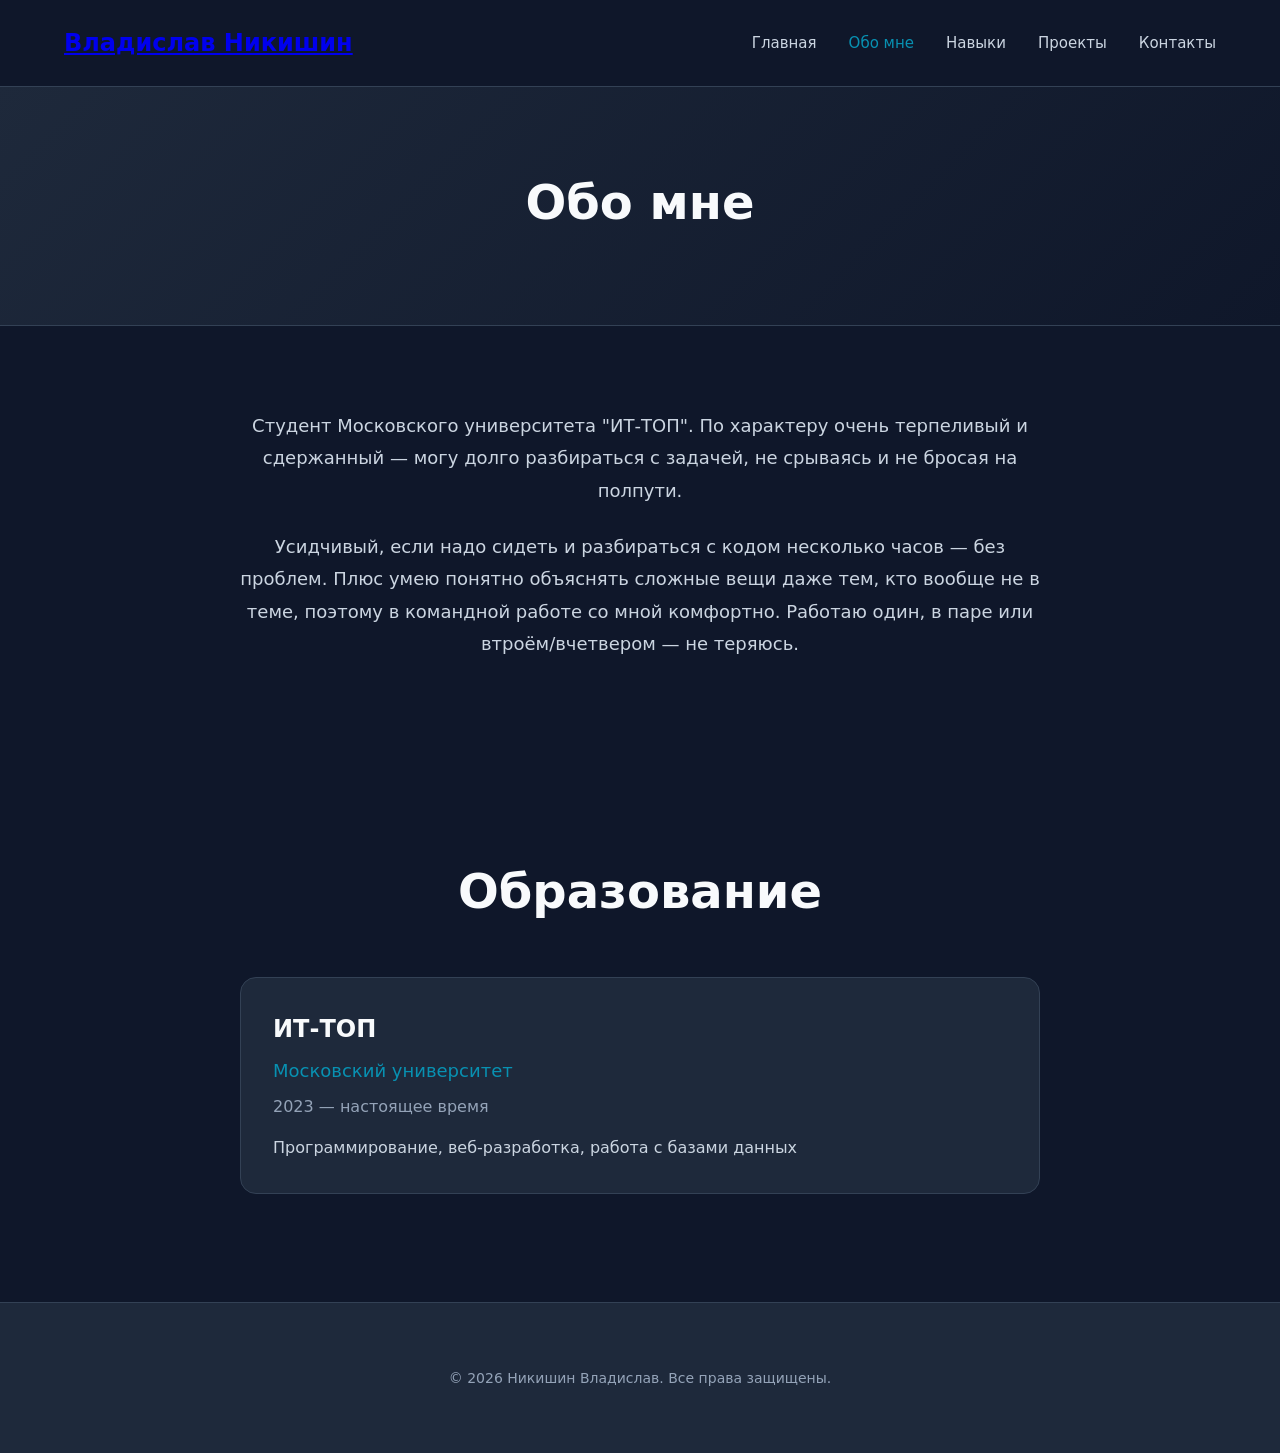
==== about.html @ 2b161406 "Исправление взаимодействия и реструктуризация...))) Карточки теперь нормально открывают ссылки, свай" ====
<!DOCTYPE html>
<html lang="ru">
<head>
    <meta charset="UTF-8">
    <meta name="viewport" content="width=device-width, initial-scale=1.0">
    <link rel="stylesheet" href="style.css">
    <title>Обо мне — Никишин Владислав</title>
</head>
<body>
    <header class="header" id="header">
        <div class="container">
            <nav class="nav">
                <div class="logo"><a href="index.html">Владислав Никишин</a></div>
                <ul class="nav-menu">
                    <li><a href="index.html">Главная</a></li>
                    <li><a href="about.html" class="active">Обо мне</a></li>
                    <li><a href="skills.html">Навыки</a></li>
                    <li><a href="projects.html">Проекты</a></li>
                    <li><a href="contact.html">Контакты</a></li>
                </ul>
            </nav>
        </div>
    </header>

    <main>
        <section class="page-hero">
            <div class="container">
                <h1 class="page-title">Обо мне</h1>
            </div>
        </section>

        <section class="about-page">
            <div class="container">
                <div class="about-content">
                    <p>Студент Московского университета "ИТ-ТОП". По характеру очень терпеливый и сдержанный — могу долго разбираться с задачей, не срываясь и не бросая на полпути.</p>
                    <p>Усидчивый, если надо сидеть и разбираться с кодом несколько часов — без проблем. Плюс умею понятно объяснять сложные вещи даже тем, кто вообще не в теме, поэтому в командной работе со мной комфортно. Работаю один, в паре или втроём/вчетвером — не теряюсь.</p>
                </div>
            </div>
        </section>

        <section class="education">
            <div class="container">
                <h2 class="section-title">Образование</h2>
                <div class="education-content">
                    <div class="education-item">
                        <h3>ИТ-ТОП</h3>
                        <p class="education-school">Московский университет</p>
                        <p class="education-period">2023 — настоящее время</p>
                        <p class="education-desc">Программирование, веб-разработка, работа с базами данных</p>
                    </div>
                </div>
            </div>
        </section>
    </main>

    <footer class="footer">
        <div class="container">
            <p>&copy; 2026 Никишин Владислав. Все права защищены.</p>
        </div>
    </footer>

    <script src="main.js"></script>
</body>
</html>
---- style.css ----
:root{
    --primary-color: #0891b2;
    --primary-dark: #0e7490;
    --primary-light: #06b6d4;
    --secondary-color:#0f172a;
    --text-primary: #f8fafc;
    --text-secondary: #cbd5e1;
    --text-muted: #94a3b8;
    --bg-primary: #0f172a;
    --bg-secondary: #1e293b;
    --bg-card: #1e293b;
    --border-color: #334155;
    --success: #10b981;
    --error: #ef4444;
    --warning: #f59e0b;

    font-family: "Inter", system-ui, -apple-system, BlinkMacSystemFont, 'Segoe UI', Roboto, Oxygen, Ubuntu, Cantarell, 'Open Sans', 'Helvetica Neue', sans-serif;
    line-height: 1.6;
    font-weight: 400;

    font-synthesis: none;
    text-rendering: optimizeLegibility;
    -webkit-font-smoothing: antialiased;
    -moz-osx-font-smoothing: grayscale;
}

*{
    margin: 0;
    padding: 0;
    box-sizing: border-box;
}

html{
    scroll-behavior: smooth;
}

body{
    color: var(--text-primary);
    background-color: var(--bg-primary);
    min-width: 320px;
    overflow-x: hidden;
}

.container{
    max-width: 1200px;
    padding: 24px;
    margin: 0 auto;
}

.header{
    position: fixed;
    top: 0;
    right: 0;
    left: 0;
    z-index: 100;
    background: var(--bg-primary);
    backdrop-filter: blur(15px);
    border-bottom: 1px solid var(--border-color);
}

.nav{
    display: flex;
    justify-content: space-between;
    align-items: center;
}

.logo{
    font-size: 24px;
    font-weight: 700;
    color: var(--primary-color);
}

.nav-menu{
    display: flex;
    list-style: none;
    gap: 32px;
}


.nav-menu a{
    text-decoration: none;
    color: var(--text-secondary);
    font-size: 15px;
    font-weight: 500;
    transition: all 0.3s ease-in-out;
    position: relative;
}

.nav-menu a:hover{
    color: var(--primary-color);
}

.nav-menu a::after{
    content: "";
    width:0;
    height: 2px;
    background-color: var(--primary-color);
    position: absolute;
    bottom: -4px;
    left: 0;
    transition: width 0.35s ease-in-out;
}

.nav-menu a:hover::after{
    width: 100%;
}

.nav-menu a.active{
    color: var(--primary-color);
}

main{
    margin-top: 80px;
}

/* Page hero for multi-page site */
.page-hero{
    background: linear-gradient(135deg, var(--bg-secondary) 0%, var(--bg-primary) 100%);
    padding: 60px 0;
    text-align: center;
    border-bottom: 1px solid var(--border-color);
}

.page-title{
    font-size: clamp(2rem, 4vw, 3rem);
    font-weight: 700;
    color: var(--text-primary);
    margin: 0;
}

.hero-buttons{
    display: flex;
    gap: 16px;
    justify-content: center;
    flex-wrap: wrap;
}

.btn-secondary{
    background: transparent;
    color: var(--primary-color);
    border: 2px solid var(--primary-color);
}

.btn-secondary:hover{
    background: var(--primary-color);
    color: var(--bg-primary);
}

.hero{
    display: flex;
    justify-content: center;
    align-items: center;
    min-height: calc(100vh - 120px);
    position: relative;
    overflow: hidden;
}

.hero::before{
    content: "";
    position: absolute;
    width: 500px;
    height: 500px;
    background: radial-gradient(circle, rgba(8, 145, 178, 0.15) 0%, transparent 70%);
    border-radius: 50%;
    /* top: -250px;
    right: -250px; */
}

.hero-content{
    text-align: center;
    z-index: 1;
    position: relative;
}

.hero-title{
    font-size: clamp(2.5rem, 5vw, 4rem);
    font-weight: 800;
    margin-bottom: 24px;
    background: linear-gradient(135deg, var(--text-primary) 0%, var(--primary-color) 100%);
    background-clip: text;
    -webkit-background-clip: text;
    -webkit-text-fill-color: transparent;
}

.hero-subtitle{
    font-size: clamp(1.1rem, 2vw, 1.4rem);
    color: var(--text-secondary);
    margin-bottom: 40px;
    max-width: 600px;
    margin-right: auto;
    margin-left: auto;
    line-height: 1.6;
}

.btn{
    display: inline-block;
    text-decoration: none;
    padding: 14px 32px;
    border-radius: 50px;
    border:none;
    cursor: pointer;
    transition: all 0.3s ease-in;
    font-size: 16px;
    text-transform: uppercase;
    font-weight: 600;
}

.btn-primary{
    background: var(--primary-dark);
    color: #121212;
}
.btn-primary:hover{
    background: var(--primary-color);
    color: #343434;
}

.section-title{
    font-size: clamp(2rem, 4vw, 3rem);
    font-weight: 700;
    margin-bottom: 48px;
    text-align: center;
    color: var(--text-primary);
}

.about{
    background: var(--bg-secondary);
    padding-top: 40px;
    padding-bottom: 100px;
}

.about-page {
    padding: 60px 0;
}

.about-content p{
    font-size: 18px;
    color: var(--text-secondary);
    line-height: 1.8;
    margin-bottom: 24px;
}

.about-content{
    max-width: 800px;
    margin: 0 auto;
    text-align: center;
}

/* Education section */
.education{
    background: var(--bg-primary);
    padding: 60px 0;
}

.education-content{
    max-width: 800px;
    margin: 0 auto;
}

.education-item{
    background: var(--bg-card);
    padding: 32px;
    border-radius: 16px;
    border: 1px solid var(--border-color);
    margin-bottom: 24px;
}

.education-item h3{
    font-size: 24px;
    font-weight: 600;
    color: var(--text-primary);
    margin-bottom: 8px;
}

.education-school{
    font-size: 18px;
    color: var(--primary-color);
    margin-bottom: 8px;
}

.education-period{
    font-size: 16px;
    color: var(--text-muted);
    margin-bottom: 16px;
}

.education-desc{
    font-size: 16px;
    color: var(--text-secondary);
    line-height: 1.6;
}

/* skills block */

.skills{
    padding: 50px 0;
}

.skills-page {
    padding: 60px 0;
}

.skills-grid{
    display: grid;
    grid-template-columns: repeat(2, minmax(250px, 1fr));
    gap: 24px;
}

.skills-card{
    background: var(--bg-card);
    padding: 32px;
    border-radius: 16px;
    text-align: center;
    transition: all 0.3s ease-in-out;
    border: 1px solid var(--border-color);
}

.skills-card:hover{
    border-color: var(--primary-color);
    box-shadow: 0 8px 24px rgba(8, 145, 178, 0.15);
    transform: translateY(-8px);
}

.skill-icon{
    font-size: 40px;
    margin-bottom: 16px;
}

.skills-card h3{
    font-size: 20px;
    font-weight: 600;
    margin-bottom: 20px;
    color:var(--text-primary);
}

.skill-tags{
    display: flex;
    justify-content: center;
    gap: 8px;
    flex-wrap: wrap;
}


/* Contacts block */
.contact{
    padding: 50px 0;
}

.contact-page {
    padding: 60px 0;
}

.contact-content{
    margin: 0 auto;
    max-width: 600px;
    text-align: center;
}

.contact-content p {
    font-size: 18px;
    margin-bottom: 40px;
    color: var(--text-secondary);
}

.contact-links{
    display: flex;
    flex-direction: column;
    align-items: center;
    gap: 16px;
}

.contact-link{
    display: inline-flex;
    align-items: center;
    gap: 12px;
    background: var(--bg-card);
    color: var(--text-primary);
    text-decoration: none;
    font-weight: 500;
    padding: 16px 32px;
    border-radius: 10px;
    border: 1px solid var(--border-color);
    justify-content: center;
    min-width: 280px;
    transition: all 0.3s ease;
}

.contact-link:hover{
    background: var(--primary-color);
    border-color: var(--primary-light);
    box-shadow: 0 4px 12px rgba(8, 145, 178, 0.3);
    transform: translateY(-2px);
}

.copy-hint{
    font-size: 12px;
    color: var(--text-muted);
    margin-left: 8px;
    opacity: 0.7;
}

.contact-link:hover .copy-hint{
    color: var(--text-primary);
    opacity: 1;
}


/* Затемнение фона */
.backdrop-overlay{
    position: fixed;
    top: 0;
    left: 0;
    width: 100%;
    height: 100%;
    background: rgba(0, 0, 0, 0.7);
    backdrop-filter: blur(4px);
    z-index: 9999;
    opacity: 0;
    visibility: hidden;
    transition: all 0.3s ease;
}

.backdrop-overlay.show{
    opacity: 1;
    visibility: visible;
}

/* Кастомное уведомление */
.custom-notification{
    position: fixed;
    top: 50%;
    left: 50%;
    transform: translate(-50%, -50%) scale(0.8);
    background: var(--bg-secondary);
    color: var(--text-primary);
    padding: 32px 48px;
    border-radius: 16px;
    border: 2px solid var(--primary-color);
    font-size: 18px;
    line-height: 1.6;
    text-align: center;
    z-index: 10000;
    opacity: 0;
    transition: all 0.3s ease;
    pointer-events: none;
    max-width: 90%;
    white-space: pre-line;
}

.custom-notification.show{
    opacity: 1;
    transform: translate(-50%, -50%) scale(1);
}

/* projects text block */
.projects-text{
    max-width: 700px;
    margin: 0 auto;
    text-align: center;
    margin-bottom: 40px;
}

.projects-page {
    padding: 60px 0;
}

.projects-text p{
    font-size: 17px;
    color: var(--text-secondary);
    line-height: 1.7;
    margin-bottom: 20px;
}

/* Projects Carousel */
.projects-carousel {
    max-width: 960px;
    margin: 0 auto;
    position: relative;
    padding: 36px 56px;
    display: flex;
    align-items: center;
    gap: 12px;
}

.carousel-container {
    overflow: hidden;
    border-radius: 16px;
    flex: 1;
    padding: 60px 8px;
    margin: -60px 0;
    cursor: grab;
    touch-action: pan-y;
}

.carousel-container.is-dragging {
    cursor: grabbing;
    user-select: none;
}

.carousel-container.is-dragging .project-card {
    pointer-events: none;
}

.carousel-track {
    display: flex;
    gap: 24px;
    transition: transform 0.5s ease-in-out;
}

.carousel-btn {
    flex-shrink: 0;
    width: 44px;
    height: 44px;
    border-radius: 50%;
    border: 1px solid var(--border-color);
    background: var(--bg-card);
    color: var(--text-primary);
    display: flex;
    align-items: center;
    justify-content: center;
    cursor: pointer;
    transition: all 0.3s ease;
}

.carousel-btn:hover {
    border-color: var(--primary-color);
    background: var(--primary-dark);
    color: var(--text-primary);
    box-shadow: 0 4px 16px rgba(8, 145, 178, 0.25);
}

.carousel-btn:active {
    transform: scale(0.95);
}

.project-card {
    min-width: calc(33.333% - 16px);
    max-width: calc(33.333% - 16px);
    background: var(--bg-card);
    border: 1px solid var(--border-color);
    border-radius: 16px;
    padding: 16px 20px;
    text-align: center;
    transition: border-color 0.3s ease, box-shadow 0.3s ease, transform 0.3s ease;
    flex-shrink: 0;
    position: relative;
    z-index: 1;
    cursor: pointer;
    outline: none;
    text-decoration: none;
    color: inherit;
    display: block;
}

.project-card:hover,
.project-card:focus-visible {
    border-color: var(--primary-color);
    box-shadow: 0 8px 32px rgba(8, 145, 178, 0.3);
    transform: translateY(-8px) scale(1.02);
    z-index: 10;
}


.project-icon {
    font-size: 36px;
    margin-bottom: 12px;
}

.project-title {
    font-size: 18px;
    font-weight: 600;
    margin-bottom: 10px;
    color: var(--text-primary);
}

.project-desc {
    font-size: 13px;
    color: var(--text-secondary);
    line-height: 1.5;
    margin-bottom: 12px;
}

.project-actions {
    display: flex;
    justify-content: center;
    gap: 16px;
    flex-wrap: wrap;
}

.project-link {
    display: inline-block;
    color: var(--primary-color);
    text-decoration: none;
    font-size: 14px;
    font-weight: 500;
    transition: all 0.3s ease;
}

.project-link--external:hover {
    color: var(--primary-light);
}

.project-stack {
    font-size: 12px;
    color: var(--text-muted);
    margin-bottom: 0;
}

.project-stack span {
    color: var(--text-secondary);
    font-weight: 600;
}

.project-badge {
    display: inline-block;
    font-size: 11px;
    font-weight: 500;
    color: var(--text-muted);
    vertical-align: middle;
}



.projects-text .btn{
    margin-top: 30px;
}


/* FOOTER */

.footer{
    padding: 40px 0;
    background: var(--bg-secondary);
    border-top: 1px solid var(--border-color);
    text-align: center;
}

.footer p{
    font-size: 14px;
    color: var(--text-muted);
}
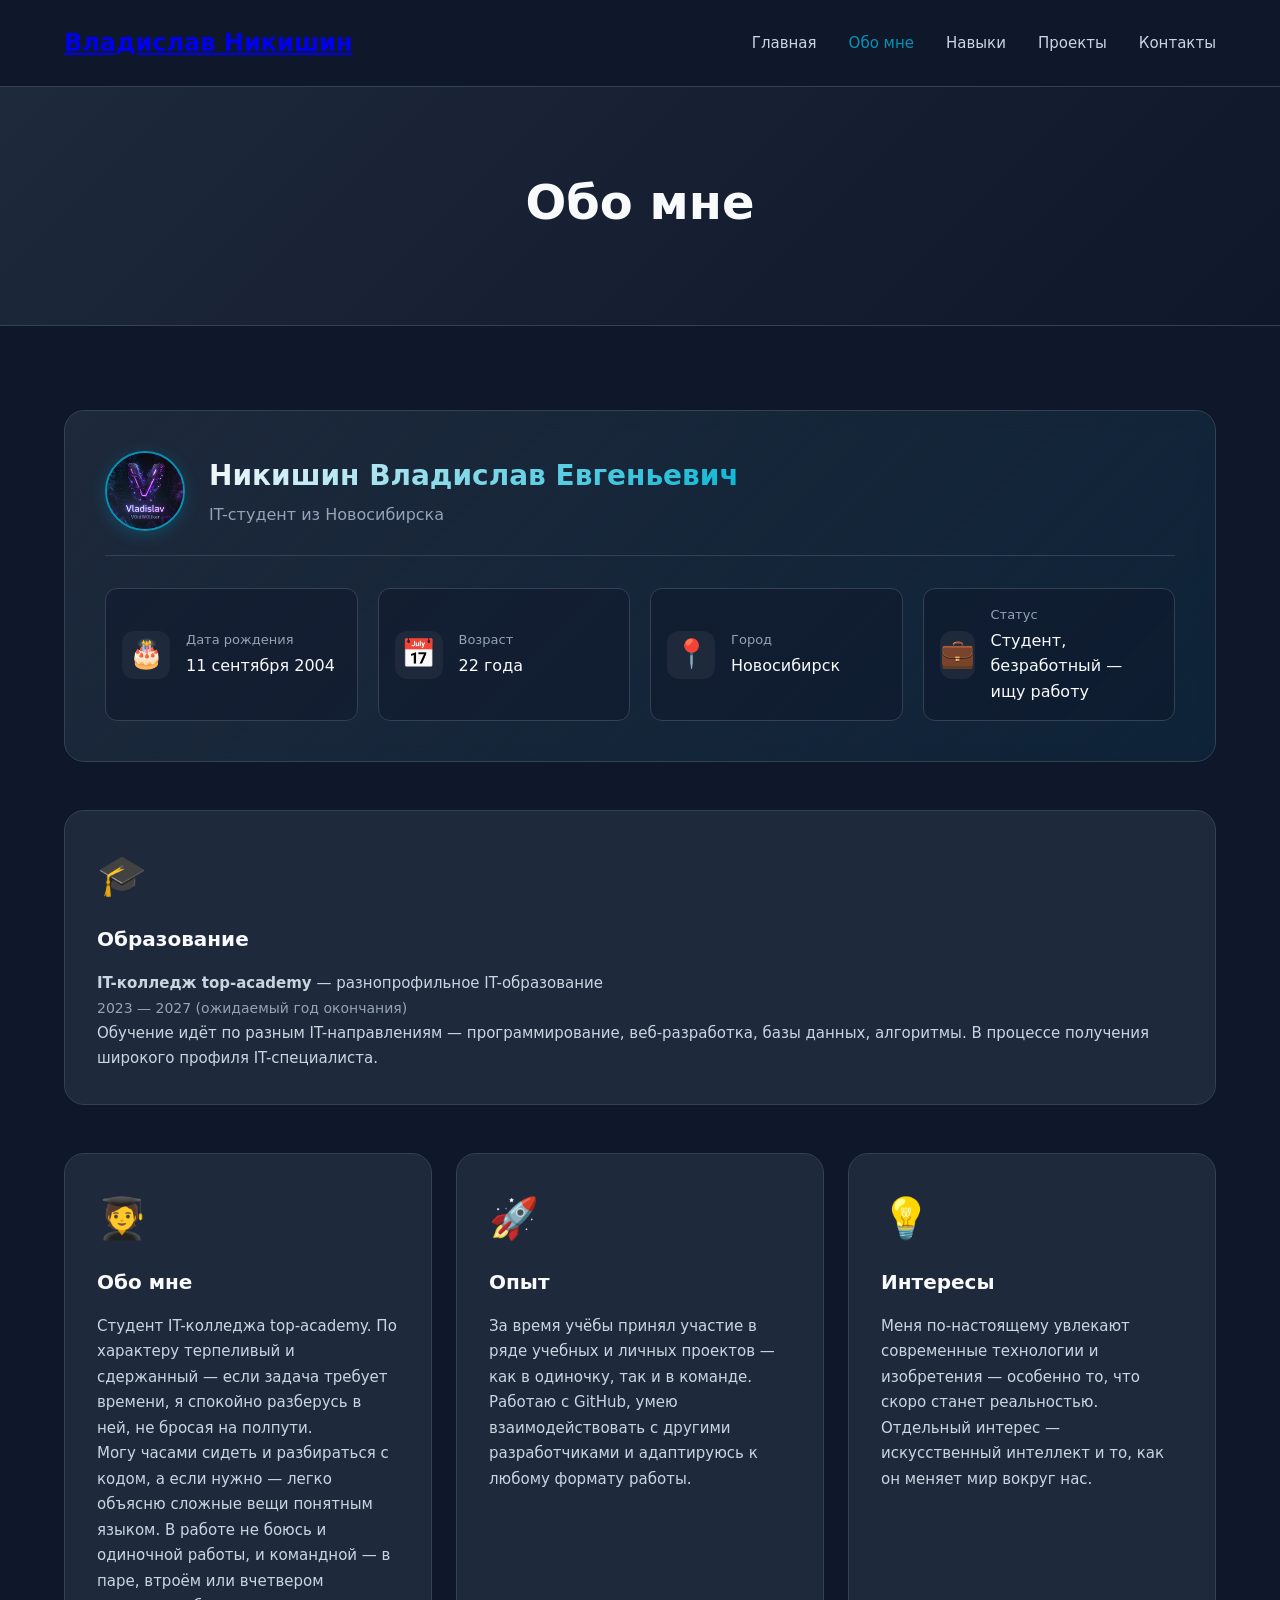
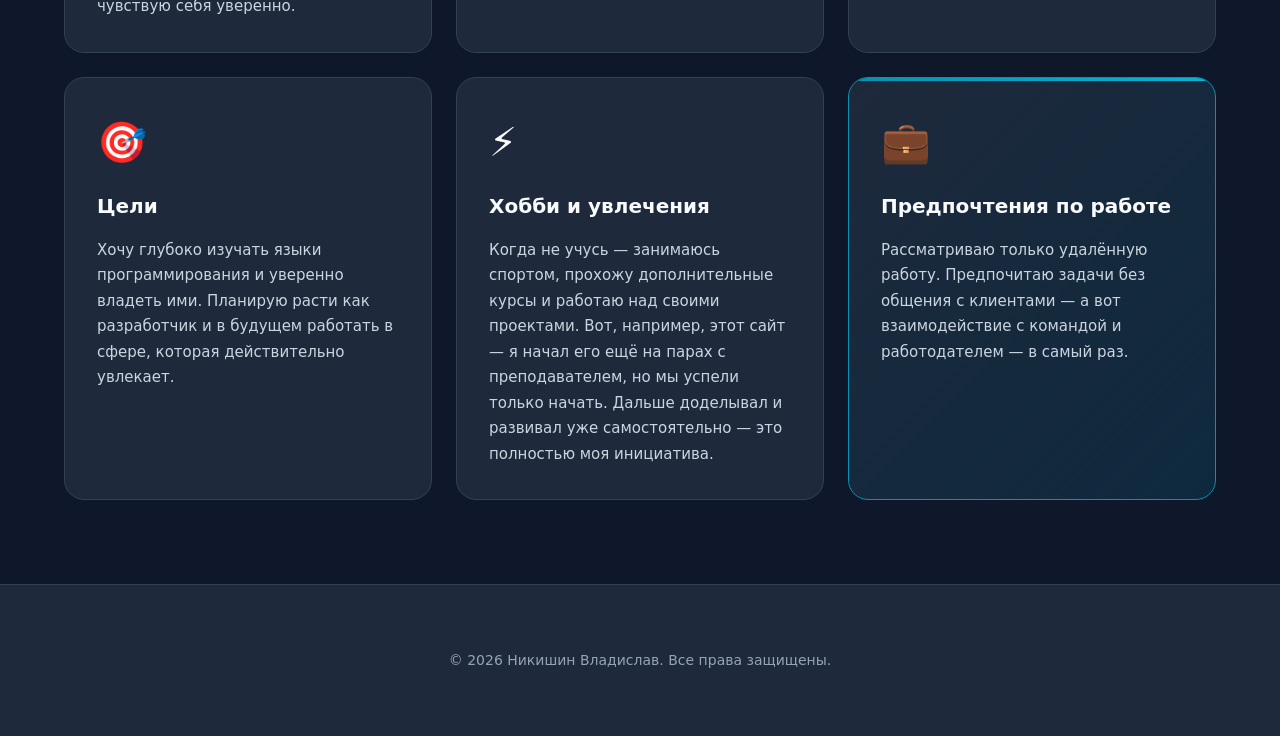
==== commit 1f8eae3f: "Обновление блока "Обо мне" Переделал карточку "Обо мне" в сетку из 6 карточек в едином стиле. Добави" ====
--- a/about.html
+++ b/about.html
@@ -31,22 +31,98 @@
 
         <section class="about-page">
             <div class="container">
-                <div class="about-content">
-                    <p>Студент Московского университета "ИТ-ТОП". По характеру очень терпеливый и сдержанный — могу долго разбираться с задачей, не срываясь и не бросая на полпути.</p>
-                    <p>Усидчивый, если надо сидеть и разбираться с кодом несколько часов — без проблем. Плюс умею понятно объяснять сложные вещи даже тем, кто вообще не в теме, поэтому в командной работе со мной комфортно. Работаю один, в паре или втроём/вчетвером — не теряюсь.</p>
+                <!-- Личная информация -->
+                <div class="profile-card">
+                    <div class="profile-header">
+                        <img src="images/avatar.jpg" alt="Никишин Владислав" class="profile-avatar-img">
+                        <div class="profile-info">
+                            <h2>Никишин Владислав Евгеньевич</h2>
+                            <p class="profile-tagline">IT-студент из Новосибирска</p>
+                        </div>
+                    </div>
+                    <div class="profile-details">
+                        <div class="detail-item">
+                            <span class="detail-icon">🎂</span>
+                            <div>
+                                <span class="detail-label">Дата рождения</span>
+                                <span class="detail-value">11 сентября 2004</span>
+                            </div>
+                        </div>
+                        <div class="detail-item">
+                            <span class="detail-icon">📅</span>
+                            <div>
+                                <span class="detail-label">Возраст</span>
+                                <span class="detail-value" id="age-display">Загрузка...</span>
+                            </div>
+                        </div>
+                        <div class="detail-item">
+                            <span class="detail-icon">📍</span>
+                            <div>
+                                <span class="detail-label">Город</span>
+                                <span class="detail-value">Новосибирск</span>
+                            </div>
+                        </div>
+                        <div class="detail-item">
+                            <span class="detail-icon">💼</span>
+                            <div>
+                                <span class="detail-label">Статус</span>
+                                <span class="detail-value" id="status-display">Загрузка...</span>
+                            </div>
+                        </div>
+                    </div>
                 </div>
-            </div>
-        </section>
 
-        <section class="education">
-            <div class="container">
-                <h2 class="section-title">Образование</h2>
-                <div class="education-content">
-                    <div class="education-item">
-                        <h3>ИТ-ТОП</h3>
-                        <p class="education-school">Московский университет</p>
-                        <p class="education-period">2023 — настоящее время</p>
-                        <p class="education-desc">Программирование, веб-разработка, работа с базами данных</p>
+                <!-- Образование -->
+                <div class="info-card" style="margin-top: 24px;">
+                    <div class="info-icon">🎓</div>
+                    <h3>Образование</h3>
+                    <p><strong>IT-колледж top-academy</strong> — разнопрофильное IT-образование</p>
+                    <p style="color: var(--text-muted); font-size: 14px;">2023 — 2027 (ожидаемый год окончания)</p>
+                    <p>Обучение идёт по разным IT-направлениям — программирование, веб-разработка, базы данных, алгоритмы. В процессе получения широкого профиля IT-специалиста.</p>
+                </div>
+
+                <div class="info-grid">
+                    <!-- Обо мне -->
+                    <div class="info-card">
+                        <div class="info-icon">🧑‍🎓</div>
+                        <h3>Обо мне</h3>
+                        <p>Студент IT-колледжа top-academy. По характеру терпеливый и сдержанный — если задача требует времени, я спокойно разберусь в ней, не бросая на полпути.</p>
+                        <p>Могу часами сидеть и разбираться с кодом, а если нужно — легко объясню сложные вещи понятным языком. В работе не боюсь и одиночной работы, и командной — в паре, втроём или вчетвером чувствую себя уверенно.</p>
+                    </div>
+
+                    <!-- Опыт -->
+                    <div class="info-card">
+                        <div class="info-icon">🚀</div>
+                        <h3>Опыт</h3>
+                        <p>За время учёбы принял участие в ряде учебных и личных проектов — как в одиночку, так и в команде. Работаю с GitHub, умею взаимодействовать с другими разработчиками и адаптируюсь к любому формату работы.</p>
+                    </div>
+
+                    <!-- Интересы -->
+                    <div class="info-card">
+                        <div class="info-icon">💡</div>
+                        <h3>Интересы</h3>
+                        <p>Меня по-настоящему увлекают современные технологии и изобретения — особенно то, что скоро станет реальностью. Отдельный интерес — искусственный интеллект и то, как он меняет мир вокруг нас.</p>
+                    </div>
+
+                    <!-- Цели -->
+                    <div class="info-card">
+                        <div class="info-icon">🎯</div>
+                        <h3>Цели</h3>
+                        <p>Хочу глубоко изучать языки программирования и уверенно владеть ими. Планирую расти как разработчик и в будущем работать в сфере, которая действительно увлекает.</p>
+                    </div>
+
+                    <!-- Хобби -->
+                    <div class="info-card">
+                        <div class="info-icon">⚡</div>
+                        <h3>Хобби и увлечения</h3>
+                        <p>Когда не учусь — занимаюсь спортом, прохожу дополнительные курсы и работаю над своими проектами. Вот, например, этот сайт — я начал его ещё на парах с преподавателем, но мы успели только начать. Дальше доделывал и развивал уже самостоятельно — это полностью моя инициатива.</p>
+                    </div>
+
+                    <!-- Предпочтения по работе -->
+                    <div class="info-card info-card--highlight">
+                        <div class="info-icon">💼</div>
+                        <h3>Предпочтения по работе</h3>
+                        <p>Рассматриваю только удалённую работу. Предпочитаю задачи без общения с клиентами — а вот взаимодействие с командой и работодателем — в самый раз.</p>
                     </div>
                 </div>
             </div>
--- a/style.css
+++ b/style.css
@@ -172,6 +172,39 @@
     position: relative;
 }
 
+/* Фоновая аватарка */
+.hero-bg-avatar {
+    position: absolute;
+    top: 65%;
+    left: 50%;
+    transform: translate(-50%, -50%);
+    width: 1000px;
+    height: 1000px;
+    background: url('images/glav-avatar.jpg') center center / cover no-repeat;
+    opacity: 0.10;
+    z-index: 0;
+    filter: blur(1px);
+    pointer-events: none;
+}
+
+.hero-avatar {
+    margin-bottom: 32px;
+}
+
+.hero-avatar img {
+    width: 140px;
+    height: 140px;
+    border-radius: 50%;
+    object-fit: cover;
+    box-shadow: 0 8px 32px rgba(8, 145, 178, 0.2);
+    transition: all 0.3s ease;
+}
+
+.hero-avatar img:hover {
+    transform: scale(1.05);
+    box-shadow: 0 12px 40px rgba(8, 145, 178, 0.35);
+}
+
 .hero-title{
     font-size: clamp(2.5rem, 5vw, 4rem);
     font-weight: 800;
@@ -637,4 +670,219 @@
 .footer p{
     font-size: 14px;
     color: var(--text-muted);
+}
+
+/* ===== Новые стили для страницы "Обо мне" ===== */
+
+.profile-card {
+    background: linear-gradient(135deg, var(--bg-card) 0%, rgba(8, 145, 178, 0.1) 100%);
+    border: 1px solid var(--border-color);
+    border-radius: 20px;
+    padding: 40px;
+    margin-bottom: 48px;
+    backdrop-filter: blur(10px);
+}
+
+.profile-header {
+    display: flex;
+    align-items: center;
+    gap: 24px;
+    margin-bottom: 32px;
+    padding-bottom: 24px;
+    border-bottom: 1px solid var(--border-color);
+}
+
+.profile-avatar-img {
+    font-size: 56px;
+    width: 80px;
+    height: 80px;
+    object-fit: cover;
+    border-radius: 50%;
+    flex-shrink: 0;
+    border: 2px solid var(--primary-color);
+    box-shadow: 0 4px 16px rgba(8, 145, 178, 0.3);
+}
+
+.profile-info h2 {
+    font-size: 28px;
+    font-weight: 700;
+    margin-bottom: 4px;
+    background: linear-gradient(135deg, var(--text-primary), var(--primary-light));
+    -webkit-background-clip: text;
+    -webkit-text-fill-color: transparent;
+    background-clip: text;
+}
+
+.profile-tagline {
+    color: var(--text-muted);
+    font-size: 16px;
+}
+
+.profile-details {
+    display: grid;
+    grid-template-columns: repeat(auto-fit, minmax(240px, 1fr));
+    gap: 20px;
+}
+
+.detail-item {
+    display: flex;
+    align-items: center;
+    gap: 16px;
+    padding: 16px;
+    background: rgba(15, 23, 42, 0.5);
+    border-radius: 12px;
+    border: 1px solid var(--border-color);
+    transition: all 0.3s ease;
+}
+
+.detail-item:hover {
+    border-color: var(--primary-color);
+    transform: translateY(-2px);
+    box-shadow: 0 4px 12px rgba(8, 145, 178, 0.15);
+}
+
+.detail-icon {
+    font-size: 28px;
+    width: 48px;
+    height: 48px;
+    display: flex;
+    align-items: center;
+    justify-content: center;
+    background: var(--bg-secondary);
+    border-radius: 12px;
+}
+
+.detail-item div {
+    display: flex;
+    flex-direction: column;
+    gap: 2px;
+}
+
+.detail-label {
+    font-size: 13px;
+    color: var(--text-muted);
+}
+
+.detail-value {
+    font-size: 16px;
+    color: var(--text-primary);
+    font-weight: 500;
+}
+
+/* Секция "Обо мне" */
+.about-section {
+    background: var(--bg-card);
+    border: 1px solid var(--border-color);
+    border-radius: 20px;
+    padding: 40px;
+    margin-bottom: 48px;
+    text-align: center;
+}
+
+.about-section .section-icon {
+    font-size: 48px;
+    margin-bottom: 16px;
+}
+
+.about-section h3 {
+    font-size: 24px;
+    font-weight: 600;
+    margin-bottom: 20px;
+    color: var(--text-primary);
+}
+
+.about-section p {
+    font-size: 16px;
+    color: var(--text-secondary);
+    line-height: 1.8;
+    max-width: 700px;
+    margin: 0 auto 16px;
+}
+
+.about-section p:last-child {
+    margin-bottom: 0;
+}
+
+/* Сетка информационных карточек */
+.info-grid {
+    display: grid;
+    grid-template-columns: repeat(auto-fit, minmax(320px, 1fr));
+    gap: 24px;
+    margin-top: 48px;
+}
+
+.info-card {
+    background: var(--bg-card);
+    border: 1px solid var(--border-color);
+    border-radius: 20px;
+    padding: 32px;
+    transition: all 0.3s ease;
+    position: relative;
+    overflow: hidden;
+}
+
+.info-card::before {
+    content: '';
+    position: absolute;
+    top: 0;
+    left: 0;
+    right: 0;
+    height: 3px;
+    background: linear-gradient(90deg, var(--primary-color), var(--primary-light));
+    opacity: 0;
+    transition: opacity 0.3s ease;
+}
+
+.info-card:hover {
+    border-color: var(--primary-color);
+    transform: translateY(-4px);
+    box-shadow: 0 12px 32px rgba(8, 145, 178, 0.2);
+}
+
+.info-card:hover::before {
+    opacity: 1;
+}
+
+.info-icon {
+    font-size: 40px;
+    margin-bottom: 16px;
+}
+
+.info-card h3 {
+    font-size: 20px;
+    font-weight: 600;
+    margin-bottom: 16px;
+    color: var(--text-primary);
+}
+
+.info-card p {
+    font-size: 15px;
+    color: var(--text-secondary);
+    line-height: 1.7;
+}
+
+/* Выделенная карточка */
+.info-card--highlight {
+    background: linear-gradient(135deg, var(--bg-card) 0%, rgba(8, 145, 178, 0.15) 100%);
+    border-color: var(--primary-color);
+}
+
+.info-card--highlight::before {
+    opacity: 1;
+}
+
+/* Адаптивность */
+@media (max-width: 768px) {
+    .profile-header {
+        flex-direction: column;
+        text-align: center;
+    }
+
+    .profile-details {
+        grid-template-columns: 1fr;
+    }
+
+    .info-grid {
+        grid-template-columns: 1fr;
+    }
 }
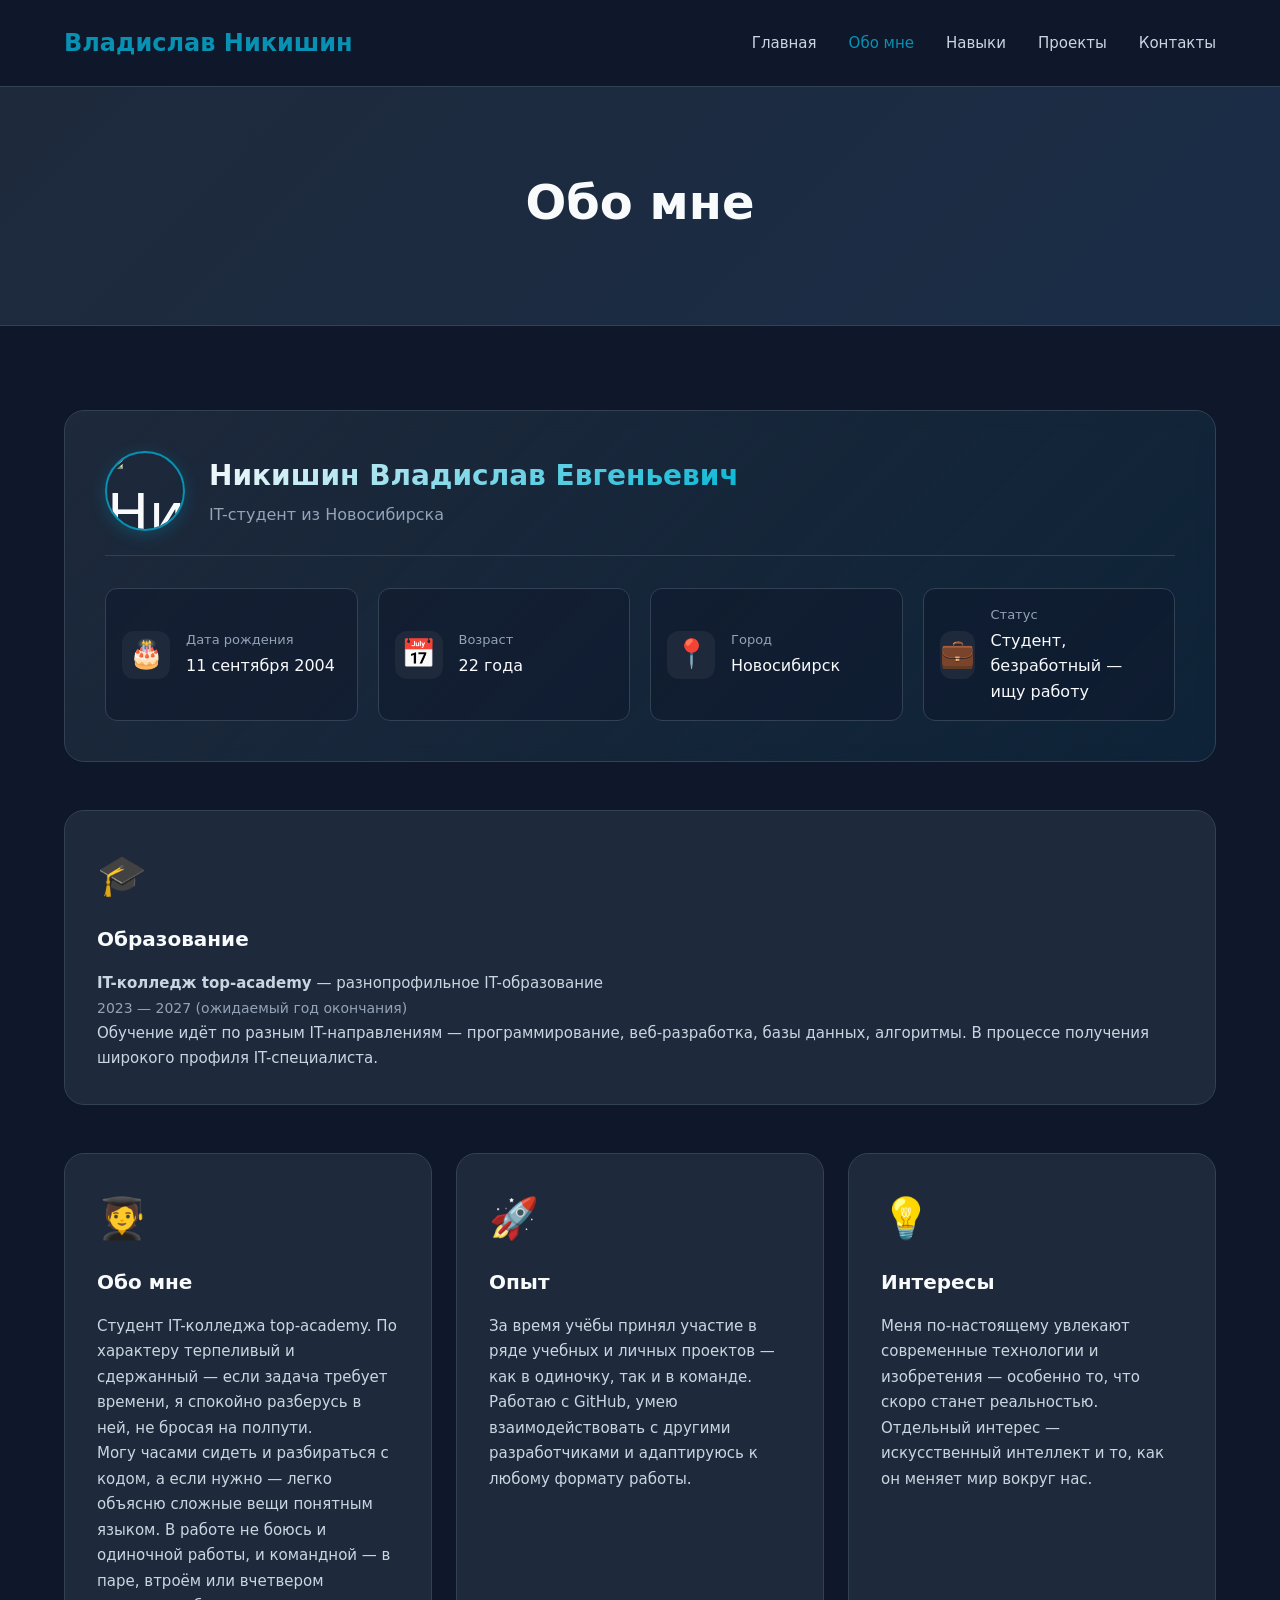
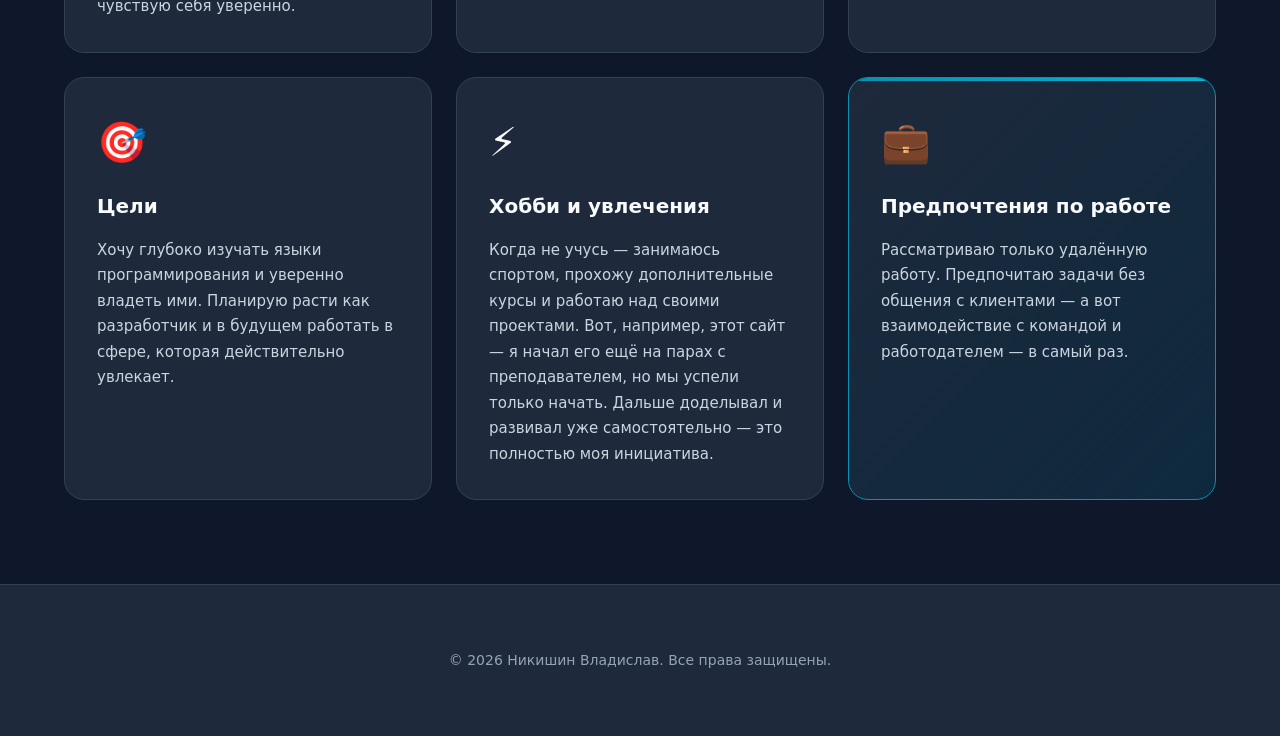
==== commit 234442fb: "Улучшил дизайн и добавил аватарку Добавил анимации на карточки и кнопки, сделал аватарку с логотипом" ====
--- a/about.html
+++ b/about.html
@@ -11,6 +11,11 @@
         <div class="container">
             <nav class="nav">
                 <div class="logo"><a href="index.html">Владислав Никишин</a></div>
+                <button class="burger-btn" aria-label="Меню" aria-expanded="false">
+                    <span></span>
+                    <span></span>
+                    <span></span>
+                </button>
                 <ul class="nav-menu">
                     <li><a href="index.html">Главная</a></li>
                     <li><a href="about.html" class="active">Обо мне</a></li>
--- a/style.css
+++ b/style.css
@@ -68,6 +68,11 @@
     font-size: 24px;
     font-weight: 700;
     color: var(--primary-color);
+    transition: transform 0.3s ease;
+}
+
+.logo:hover {
+    transform: scale(1.05);
 }
 
 .nav-menu{
@@ -115,7 +120,9 @@
 
 /* Page hero for multi-page site */
 .page-hero{
-    background: linear-gradient(135deg, var(--bg-secondary) 0%, var(--bg-primary) 100%);
+    background: linear-gradient(135deg, var(--bg-secondary) 0%, #1a2d47 50%, var(--bg-secondary) 100%);
+    background-size: 200% 200%;
+    animation: bg-shift 4s ease-in-out infinite;
     padding: 60px 0;
     text-align: center;
     border-bottom: 1px solid var(--border-color);
@@ -153,6 +160,15 @@
     min-height: calc(100vh - 120px);
     position: relative;
     overflow: hidden;
+    background: linear-gradient(135deg, var(--bg-primary) 0%, #132238 50%, var(--bg-primary) 100%);
+    background-size: 200% 200%;
+    animation: bg-shift 5s ease-in-out infinite;
+}
+
+@keyframes bg-shift {
+    0% { background-position: 0% 0%; }
+    50% { background-position: 100% 100%; }
+    100% { background-position: 0% 0%; }
 }
 
 .hero::before{
@@ -172,47 +188,58 @@
     position: relative;
 }
 
-/* Фоновая аватарка */
-.hero-bg-avatar {
-    position: absolute;
-    top: 65%;
-    left: 50%;
-    transform: translate(-50%, -50%);
-    width: 1000px;
-    height: 1000px;
-    background: url('images/glav-avatar.jpg') center center / cover no-repeat;
-    opacity: 0.10;
-    z-index: 0;
-    filter: blur(1px);
-    pointer-events: none;
-}
-
 .hero-avatar {
     margin-bottom: 32px;
+    display: inline-block;
+    width: 200px;
+    height: 200px;
+    border-radius: 50%;
+    overflow: hidden;
+    border: 4px solid var(--primary-color);
+    box-shadow: 0 8px 32px rgba(8, 145, 178, 0.3), 0 0 60px rgba(8, 145, 178, 0.2);
+    animation: float 3s ease-in-out infinite;
+    transition: box-shadow 0.4s ease, border-color 0.4s ease;
+}
+
+.hero-avatar:hover {
+    box-shadow: 0 12px 40px rgba(8, 145, 178, 0.5), 0 0 80px rgba(8, 145, 178, 0.3);
+    border-color: var(--primary-light);
 }
 
 .hero-avatar img {
-    width: 140px;
-    height: 140px;
-    border-radius: 50%;
+    width: 100%;
+    height: 100%;
     object-fit: cover;
-    box-shadow: 0 8px 32px rgba(8, 145, 178, 0.2);
-    transition: all 0.3s ease;
-}
-
-.hero-avatar img:hover {
-    transform: scale(1.05);
-    box-shadow: 0 12px 40px rgba(8, 145, 178, 0.35);
+    object-position: center 40%;
+    transform: translate(-4px, 26px) scale(1.4);
+    transform-origin: center center;
+    transition: transform 1.5s ease;
+}
+
+.hero-avatar:hover img {
+    transform: scale(1.7) translate(-1px, 29px);
+}
+
+@keyframes float {
+    0%, 100% { transform: translateY(0px); }
+    50% { transform: translateY(-10px); }
 }
 
 .hero-title{
     font-size: clamp(2.5rem, 5vw, 4rem);
     font-weight: 800;
     margin-bottom: 24px;
-    background: linear-gradient(135deg, var(--text-primary) 0%, var(--primary-color) 100%);
+    background: linear-gradient(90deg, #d1dce8, var(--primary-light), #d1dce8);
+    background-size: 200% 100%;
     background-clip: text;
     -webkit-background-clip: text;
     -webkit-text-fill-color: transparent;
+    animation: shimmer 8s ease-in-out infinite;
+}
+
+@keyframes shimmer {
+    0% { background-position: -100% 50%; }
+    100% { background-position: 100% 50%; }
 }
 
 .hero-subtitle{
@@ -228,23 +255,60 @@
 .btn{
     display: inline-block;
     text-decoration: none;
-    padding: 14px 32px;
+    padding: 16px 40px;
     border-radius: 50px;
-    border:none;
+    border: 2px solid transparent;
     cursor: pointer;
-    transition: all 0.3s ease-in;
-    font-size: 16px;
+    transition: all 0.3s ease;
+    font-size: 15px;
     text-transform: uppercase;
     font-weight: 600;
+    letter-spacing: 0.5px;
+    position: relative;
+    overflow: hidden;
+}
+
+.btn::before {
+    content: '';
+    position: absolute;
+    top: 50%;
+    left: 50%;
+    width: 0;
+    height: 0;
+    border-radius: 50%;
+    background: rgba(255, 255, 255, 0.1);
+    transform: translate(-50%, -50%);
+    transition: width 0.6s, height 0.6s;
+}
+
+.btn:hover::before {
+    width: 300px;
+    height: 300px;
 }
 
 .btn-primary{
-    background: var(--primary-dark);
-    color: #121212;
-}
+    background: linear-gradient(135deg, var(--primary-dark) 0%, var(--primary-color) 100%);
+    color: var(--text-primary);
+    box-shadow: 0 4px 15px rgba(8, 145, 178, 0.3);
+}
+
 .btn-primary:hover{
+    background: linear-gradient(135deg, var(--primary-color) 0%, var(--primary-light) 100%);
+    transform: translateY(-2px);
+    box-shadow: 0 8px 25px rgba(8, 145, 178, 0.5);
+}
+
+.btn-secondary {
+    background: transparent;
+    color: var(--text-primary);
+    border-color: var(--primary-color);
+}
+
+.btn-secondary:hover{
     background: var(--primary-color);
-    color: #343434;
+    color: var(--bg-primary);
+    transform: translateY(-2px);
+    box-shadow: 0 8px 25px rgba(8, 145, 178, 0.4);
 }
 
 .section-title{
@@ -340,22 +404,47 @@
 
 .skills-card{
     background: var(--bg-card);
-    padding: 32px;
-    border-radius: 16px;
+    padding: 36px;
+    border-radius: 20px;
     text-align: center;
-    transition: all 0.3s ease-in-out;
+    transition: all 0.4s cubic-bezier(0.4, 0, 0.2, 1);
     border: 1px solid var(--border-color);
+    position: relative;
+    overflow: hidden;
+}
+
+.skills-card::after {
+    content: '';
+    position: absolute;
+    bottom: 0;
+    left: 0;
+    right: 0;
+    height: 4px;
+    background: linear-gradient(90deg, var(--primary-color), var(--primary-light));
+    transform: scaleX(0);
+    transition: transform 0.4s ease;
+}
+
+.skills-card:hover::after {
+    transform: scaleX(1);
 }
 
 .skills-card:hover{
     border-color: var(--primary-color);
-    box-shadow: 0 8px 24px rgba(8, 145, 178, 0.15);
-    transform: translateY(-8px);
+    box-shadow: 0 16px 48px rgba(8, 145, 178, 0.3);
+    transform: translateY(-10px);
+    background: linear-gradient(135deg, var(--bg-card) 0%, rgba(8, 145, 178, 0.06) 100%);
 }
 
 .skill-icon{
-    font-size: 40px;
-    margin-bottom: 16px;
+    font-size: 48px;
+    margin-bottom: 20px;
+    display: inline-block;
+    transition: transform 0.3s ease;
+}
+
+.skills-card:hover .skill-icon {
+    transform: scale(1.15) rotate(-5deg);
 }
 
 .skills-card h3{
@@ -404,24 +493,42 @@
 .contact-link{
     display: inline-flex;
     align-items: center;
-    gap: 12px;
+    gap: 16px;
     background: var(--bg-card);
     color: var(--text-primary);
     text-decoration: none;
     font-weight: 500;
-    padding: 16px 32px;
-    border-radius: 10px;
+    padding: 20px 36px;
+    border-radius: 16px;
     border: 1px solid var(--border-color);
     justify-content: center;
-    min-width: 280px;
-    transition: all 0.3s ease;
+    min-width: 300px;
+    transition: all 0.4s cubic-bezier(0.4, 0, 0.2, 1);
+    position: relative;
+    overflow: hidden;
+}
+
+.contact-link::before {
+    content: '';
+    position: absolute;
+    left: 0;
+    top: 0;
+    bottom: 0;
+    width: 4px;
+    background: linear-gradient(180deg, var(--primary-color), var(--primary-light));
+    transform: scaleY(0);
+    transition: transform 0.4s ease;
+}
+
+.contact-link:hover::before {
+    transform: scaleY(1);
 }
 
 .contact-link:hover{
-    background: var(--primary-color);
-    border-color: var(--primary-light);
-    box-shadow: 0 4px 12px rgba(8, 145, 178, 0.3);
-    transform: translateY(-2px);
+    background: linear-gradient(90deg, rgba(8, 145, 178, 0.08) 0%, var(--bg-card) 100%);
+    border-color: var(--primary-color);
+    box-shadow: 0 8px 32px rgba(8, 145, 178, 0.3);
+    transform: translateX(6px);
 }
 
 .copy-hint{
@@ -570,10 +677,10 @@
     max-width: calc(33.333% - 16px);
     background: var(--bg-card);
     border: 1px solid var(--border-color);
-    border-radius: 16px;
-    padding: 16px 20px;
+    border-radius: 20px;
+    padding: 32px 24px;
     text-align: center;
-    transition: border-color 0.3s ease, box-shadow 0.3s ease, transform 0.3s ease;
+    transition: all 0.4s cubic-bezier(0.4, 0, 0.2, 1);
     flex-shrink: 0;
     position: relative;
     z-index: 1;
@@ -582,34 +689,57 @@
     text-decoration: none;
     color: inherit;
     display: block;
+    overflow: hidden;
+}
+
+.project-card::before {
+    content: '';
+    position: absolute;
+    top: 0;
+    left: -100%;
+    width: 100%;
+    height: 3px;
+    background: linear-gradient(90deg, transparent, var(--primary-color), transparent);
+    transition: left 0.6s ease;
+}
+
+.project-card:hover::before {
+    left: 100%;
 }
 
 .project-card:hover,
 .project-card:focus-visible {
     border-color: var(--primary-color);
-    box-shadow: 0 8px 32px rgba(8, 145, 178, 0.3);
-    transform: translateY(-8px) scale(1.02);
+    box-shadow: 0 20px 60px rgba(8, 145, 178, 0.35);
+    transform: translateY(-12px) scale(1.03);
     z-index: 10;
+    background: linear-gradient(135deg, var(--bg-card) 0%, rgba(8, 145, 178, 0.08) 100%);
 }
 
 
 .project-icon {
-    font-size: 36px;
+    font-size: 48px;
+    margin-bottom: 16px;
+    display: inline-block;
+    transition: transform 0.3s ease;
+}
+
+.project-card:hover .project-icon {
+    transform: scale(1.2) rotate(5deg);
+}
+
+.project-title {
+    font-size: 20px;
+    font-weight: 600;
     margin-bottom: 12px;
-}
-
-.project-title {
-    font-size: 18px;
-    font-weight: 600;
-    margin-bottom: 10px;
     color: var(--text-primary);
 }
 
 .project-desc {
-    font-size: 13px;
+    font-size: 14px;
     color: var(--text-secondary);
-    line-height: 1.5;
-    margin-bottom: 12px;
+    line-height: 1.6;
+    margin-bottom: 16px;
 }
 
 .project-actions {
@@ -816,7 +946,7 @@
     border: 1px solid var(--border-color);
     border-radius: 20px;
     padding: 32px;
-    transition: all 0.3s ease;
+    transition: all 0.4s ease;
     position: relative;
     overflow: hidden;
 }
@@ -830,13 +960,13 @@
     height: 3px;
     background: linear-gradient(90deg, var(--primary-color), var(--primary-light));
     opacity: 0;
-    transition: opacity 0.3s ease;
+    transition: opacity 0.4s ease;
 }
 
 .info-card:hover {
     border-color: var(--primary-color);
-    transform: translateY(-4px);
-    box-shadow: 0 12px 32px rgba(8, 145, 178, 0.2);
+    transform: translateY(-6px);
+    box-shadow: 0 16px 48px rgba(8, 145, 178, 0.25);
 }
 
 .info-card:hover::before {
@@ -871,8 +1001,86 @@
     opacity: 1;
 }
 
+/* Бургер-кнопка */
+.burger-btn {
+    display: none;
+    flex-direction: column;
+    justify-content: center;
+    gap: 5px;
+    width: 36px;
+    height: 36px;
+    background: none;
+    border: none;
+    cursor: pointer;
+    padding: 4px;
+    flex-shrink: 0;
+}
+
+.burger-btn span {
+    display: block;
+    width: 100%;
+    height: 2px;
+    background: var(--text-secondary);
+    border-radius: 2px;
+    transition: transform 0.3s ease, opacity 0.3s ease;
+}
+
+.burger-btn.open span:nth-child(1) {
+    transform: translateY(7px) rotate(45deg);
+}
+
+.burger-btn.open span:nth-child(2) {
+    opacity: 0;
+    transform: scaleX(0);
+}
+
+.burger-btn.open span:nth-child(3) {
+    transform: translateY(-7px) rotate(-45deg);
+}
+
+.logo a {
+    text-decoration: none;
+    color: inherit;
+}
+
 /* Адаптивность */
 @media (max-width: 768px) {
+    .burger-btn {
+        display: flex;
+    }
+
+    .nav-menu {
+        display: none;
+        position: fixed;
+        top: 73px;
+        left: 0;
+        right: 0;
+        background: var(--bg-primary);
+        border-bottom: 1px solid var(--border-color);
+        flex-direction: column;
+        gap: 0;
+        padding: 8px 0;
+        z-index: 99;
+    }
+
+    .nav-menu.open {
+        display: flex;
+    }
+
+    .nav-menu li {
+        width: 100%;
+    }
+
+    .nav-menu a {
+        display: block;
+        padding: 14px 24px;
+        font-size: 16px;
+    }
+
+    .nav-menu a::after {
+        display: none;
+    }
+
     .profile-header {
         flex-direction: column;
         text-align: center;
